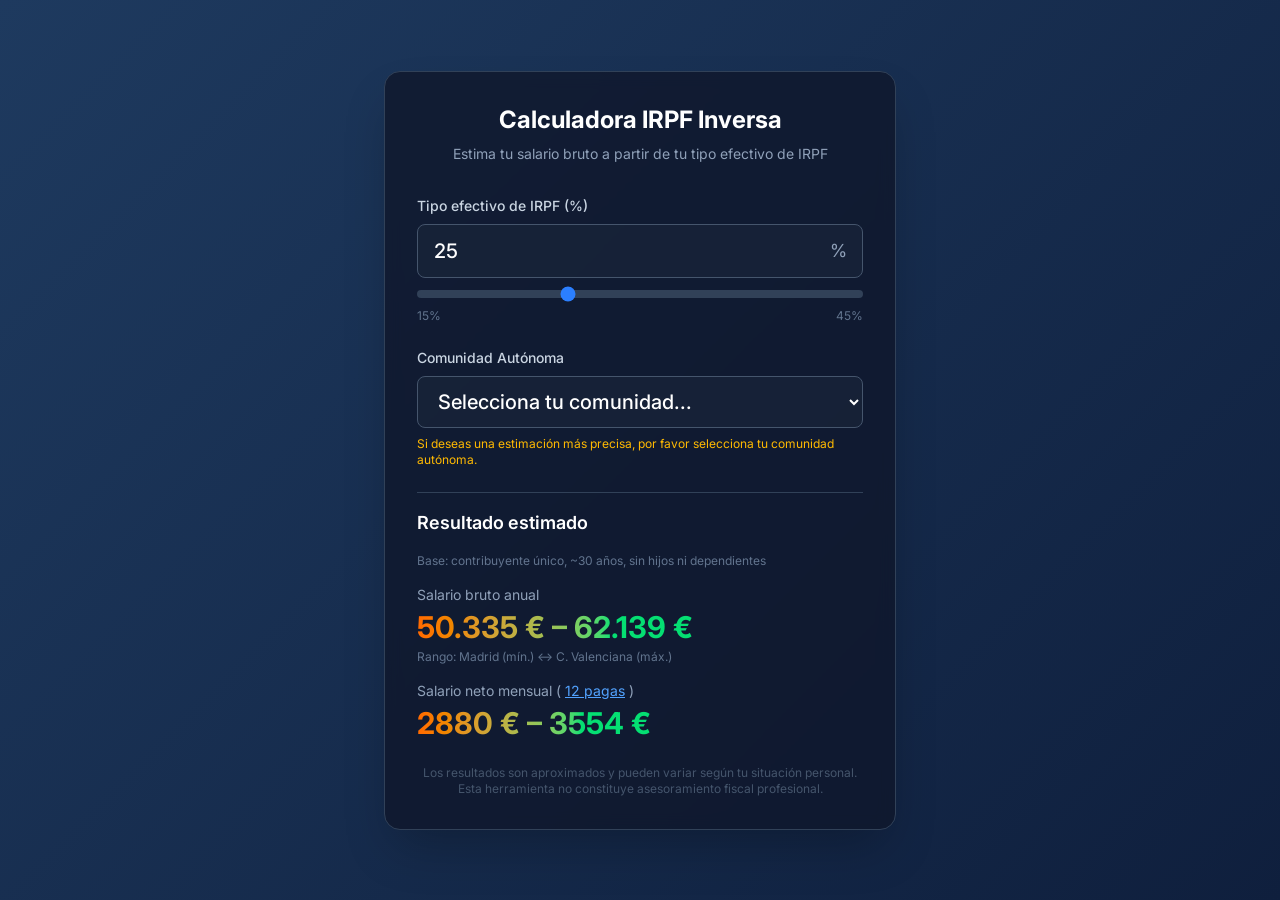
==== reverse-irpf/index.html @ cd6d0358 "deploy: reverse-irpf" ====
<!doctype html>
<html lang="es">

<head>
  <meta charset="UTF-8" />
  <link rel="icon" type="image/svg+xml" href="./favicon.ico" />
  <meta name="viewport" content="width=device-width, initial-scale=1.0" />
  <link rel="preconnect" href="https://fonts.googleapis.com" />
  <link rel="preconnect" href="https://fonts.gstatic.com" crossorigin />
  <link href="https://fonts.googleapis.com/css2?family=Inter:wght@400;500;600;700&display=swap" rel="stylesheet" />
  <title>Calculadora IRPF Inversa</title>
  <script type="module" crossorigin src="./assets/index-DIiRVRcX.js"></script>
  <link rel="stylesheet" crossorigin href="./assets/index-BUW7N6rq.css">
</head>

<body>
  <div id="app"></div>
</body>

</html>
---- reverse-irpf/assets/index-BUW7N6rq.css ----
/*! tailwindcss v4.2.2 | MIT License | https://tailwindcss.com */
@layer properties{@supports (((-webkit-hyphens:none)) and (not (margin-trim:inline))) or ((-moz-orient:inline) and (not (color:rgb(from red r g b)))){*,:before,:after,::backdrop{--tw-translate-x:0;--tw-translate-y:0;--tw-translate-z:0;--tw-space-y-reverse:0;--tw-border-style:solid;--tw-gradient-position:initial;--tw-gradient-from:#0000;--tw-gradient-via:#0000;--tw-gradient-to:#0000;--tw-gradient-stops:initial;--tw-gradient-via-stops:initial;--tw-gradient-from-position:0%;--tw-gradient-via-position:50%;--tw-gradient-to-position:100%;--tw-font-weight:initial;--tw-shadow:0 0 #0000;--tw-shadow-color:initial;--tw-shadow-alpha:100%;--tw-inset-shadow:0 0 #0000;--tw-inset-shadow-color:initial;--tw-inset-shadow-alpha:100%;--tw-ring-color:initial;--tw-ring-shadow:0 0 #0000;--tw-inset-ring-color:initial;--tw-inset-ring-shadow:0 0 #0000;--tw-ring-inset:initial;--tw-ring-offset-width:0px;--tw-ring-offset-color:#fff;--tw-ring-offset-shadow:0 0 #0000;--tw-backdrop-blur:initial;--tw-backdrop-brightness:initial;--tw-backdrop-contrast:initial;--tw-backdrop-grayscale:initial;--tw-backdrop-hue-rotate:initial;--tw-backdrop-invert:initial;--tw-backdrop-opacity:initial;--tw-backdrop-saturate:initial;--tw-backdrop-sepia:initial;--tw-duration:initial}}}@layer theme{:root,:host{--font-sans:ui-sans-serif, system-ui, sans-serif, "Apple Color Emoji", "Segoe UI Emoji", "Segoe UI Symbol", "Noto Color Emoji";--font-mono:ui-monospace, SFMono-Regular, Menlo, Monaco, Consolas, "Liberation Mono", "Courier New", monospace;--color-orange-500:oklch(70.5% .213 47.604);--color-amber-400:oklch(82.8% .189 84.429);--color-green-400:oklch(79.2% .209 151.711);--color-blue-300:oklch(80.9% .105 251.813);--color-blue-400:oklch(70.7% .165 254.624);--color-blue-500:oklch(62.3% .214 259.815);--color-slate-300:oklch(86.9% .022 252.894);--color-slate-400:oklch(70.4% .04 256.788);--color-slate-500:oklch(55.4% .046 257.417);--color-slate-600:oklch(44.6% .043 257.281);--color-slate-700:oklch(37.2% .044 257.287);--color-slate-800:oklch(27.9% .041 260.031);--color-slate-900:oklch(20.8% .042 265.755);--color-white:#fff;--spacing:.25rem;--container-lg:32rem;--text-xs:.75rem;--text-xs--line-height:calc(1 / .75);--text-sm:.875rem;--text-sm--line-height:calc(1.25 / .875);--text-lg:1.125rem;--text-lg--line-height:calc(1.75 / 1.125);--text-xl:1.25rem;--text-xl--line-height:calc(1.75 / 1.25);--text-2xl:1.5rem;--text-2xl--line-height:calc(2 / 1.5);--text-3xl:1.875rem;--text-3xl--line-height:calc(2.25 / 1.875);--font-weight-medium:500;--font-weight-semibold:600;--font-weight-bold:700;--radius-lg:.5rem;--radius-2xl:1rem;--blur-sm:8px;--default-transition-duration:.15s;--default-transition-timing-function:cubic-bezier(.4, 0, .2, 1);--default-font-family:var(--font-sans);--default-mono-font-family:var(--font-mono)}}@layer base{*,:after,:before,::backdrop{box-sizing:border-box;border:0 solid;margin:0;padding:0}::file-selector-button{box-sizing:border-box;border:0 solid;margin:0;padding:0}html,:host{-webkit-text-size-adjust:100%;tab-size:4;line-height:1.5;font-family:var(--default-font-family,ui-sans-serif, system-ui, sans-serif, "Apple Color Emoji", "Segoe UI Emoji", "Segoe UI Symbol", "Noto Color Emoji");font-feature-settings:var(--default-font-feature-settings,normal);font-variation-settings:var(--default-font-variation-settings,normal);-webkit-tap-highlight-color:transparent}hr{height:0;color:inherit;border-top-width:1px}abbr:where([title]){-webkit-text-decoration:underline dotted;text-decoration:underline dotted}h1,h2,h3,h4,h5,h6{font-size:inherit;font-weight:inherit}a{color:inherit;-webkit-text-decoration:inherit;-webkit-text-decoration:inherit;-webkit-text-decoration:inherit;-webkit-text-decoration:inherit;text-decoration:inherit}b,strong{font-weight:bolder}code,kbd,samp,pre{font-family:var(--default-mono-font-family,ui-monospace, SFMono-Regular, Menlo, Monaco, Consolas, "Liberation Mono", "Courier New", monospace);font-feature-settings:var(--default-mono-font-feature-settings,normal);font-variation-settings:var(--default-mono-font-variation-settings,normal);font-size:1em}small{font-size:80%}sub,sup{vertical-align:baseline;font-size:75%;line-height:0;position:relative}sub{bottom:-.25em}sup{top:-.5em}table{text-indent:0;border-color:inherit;border-collapse:collapse}:-moz-focusring{outline:auto}progress{vertical-align:baseline}summary{display:list-item}ol,ul,menu{list-style:none}img,svg,video,canvas,audio,iframe,embed,object{vertical-align:middle;display:block}img,video{max-width:100%;height:auto}button,input,select,optgroup,textarea{font:inherit;font-feature-settings:inherit;font-variation-settings:inherit;letter-spacing:inherit;color:inherit;opacity:1;background-color:#0000;border-radius:0}::file-selector-button{font:inherit;font-feature-settings:inherit;font-variation-settings:inherit;letter-spacing:inherit;color:inherit;opacity:1;background-color:#0000;border-radius:0}:where(select:is([multiple],[size])) optgroup{font-weight:bolder}:where(select:is([multiple],[size])) optgroup option{padding-inline-start:20px}::file-selector-button{margin-inline-end:4px}::placeholder{opacity:1}@supports (not ((-webkit-appearance:-apple-pay-button))) or (contain-intrinsic-size:1px){::placeholder{color:currentColor}@supports (color:color-mix(in lab, red, red)){::placeholder{color:color-mix(in oklab, currentcolor 50%, transparent)}}}textarea{resize:vertical}::-webkit-search-decoration{-webkit-appearance:none}::-webkit-date-and-time-value{min-height:1lh;text-align:inherit}::-webkit-datetime-edit{display:inline-flex}::-webkit-datetime-edit-fields-wrapper{padding:0}::-webkit-datetime-edit{padding-block:0}::-webkit-datetime-edit-year-field{padding-block:0}::-webkit-datetime-edit-month-field{padding-block:0}::-webkit-datetime-edit-day-field{padding-block:0}::-webkit-datetime-edit-hour-field{padding-block:0}::-webkit-datetime-edit-minute-field{padding-block:0}::-webkit-datetime-edit-second-field{padding-block:0}::-webkit-datetime-edit-millisecond-field{padding-block:0}::-webkit-datetime-edit-meridiem-field{padding-block:0}::-webkit-calendar-picker-indicator{line-height:1}:-moz-ui-invalid{box-shadow:none}button,input:where([type=button],[type=reset],[type=submit]){appearance:button}::file-selector-button{appearance:button}::-webkit-inner-spin-button{height:auto}::-webkit-outer-spin-button{height:auto}[hidden]:where(:not([hidden=until-found])){display:none!important}}@layer components;@layer utilities{.absolute{position:absolute}.relative{position:relative}.top-1\/2{top:50%}.right-4{right:calc(var(--spacing) * 4)}.mt-1{margin-top:calc(var(--spacing) * 1)}.mt-2{margin-top:calc(var(--spacing) * 2)}.mt-3{margin-top:calc(var(--spacing) * 3)}.mt-6{margin-top:calc(var(--spacing) * 6)}.mb-1{margin-bottom:calc(var(--spacing) * 1)}.mb-2{margin-bottom:calc(var(--spacing) * 2)}.mb-4{margin-bottom:calc(var(--spacing) * 4)}.mb-8{margin-bottom:calc(var(--spacing) * 8)}.block{display:block}.flex{display:flex}.h-2{height:calc(var(--spacing) * 2)}.w-fit{width:fit-content}.w-full{width:100%}.max-w-lg{max-width:var(--container-lg)}.-translate-y-1\/2{--tw-translate-y:calc(calc(1 / 2 * 100%) * -1);translate:var(--tw-translate-x) var(--tw-translate-y)}.cursor-pointer{cursor:pointer}.appearance-none{appearance:none}.justify-between{justify-content:space-between}:where(.space-y-4>:not(:last-child)){--tw-space-y-reverse:0;margin-block-start:calc(calc(var(--spacing) * 4) * var(--tw-space-y-reverse));margin-block-end:calc(calc(var(--spacing) * 4) * calc(1 - var(--tw-space-y-reverse)))}:where(.space-y-6>:not(:last-child)){--tw-space-y-reverse:0;margin-block-start:calc(calc(var(--spacing) * 6) * var(--tw-space-y-reverse));margin-block-end:calc(calc(var(--spacing) * 6) * calc(1 - var(--tw-space-y-reverse)))}.rounded-2xl{border-radius:var(--radius-2xl)}.rounded-lg{border-radius:var(--radius-lg)}.border{border-style:var(--tw-border-style);border-width:1px}.border-t{border-top-style:var(--tw-border-style);border-top-width:1px}.border-slate-600{border-color:var(--color-slate-600)}.border-slate-700{border-color:var(--color-slate-700)}.bg-slate-700{background-color:var(--color-slate-700)}.bg-slate-800\/50{background-color:#1d293d80}@supports (color:color-mix(in lab, red, red)){.bg-slate-800\/50{background-color:color-mix(in oklab, var(--color-slate-800) 50%, transparent)}}.bg-slate-900\/80{background-color:#0f172bcc}@supports (color:color-mix(in lab, red, red)){.bg-slate-900\/80{background-color:color-mix(in oklab, var(--color-slate-900) 80%, transparent)}}.bg-gradient-to-r{--tw-gradient-position:to right in oklab;background-image:linear-gradient(var(--tw-gradient-stops))}.from-orange-500{--tw-gradient-from:var(--color-orange-500);--tw-gradient-stops:var(--tw-gradient-via-stops,var(--tw-gradient-position), var(--tw-gradient-from) var(--tw-gradient-from-position), var(--tw-gradient-to) var(--tw-gradient-to-position))}.to-green-400{--tw-gradient-to:var(--color-green-400);--tw-gradient-stops:var(--tw-gradient-via-stops,var(--tw-gradient-position), var(--tw-gradient-from) var(--tw-gradient-from-position), var(--tw-gradient-to) var(--tw-gradient-to-position))}.to-70\%{--tw-gradient-to-position:70%}.bg-clip-text{-webkit-background-clip:text;background-clip:text}.p-8{padding:calc(var(--spacing) * 8)}.px-4{padding-inline:calc(var(--spacing) * 4)}.py-3{padding-block:calc(var(--spacing) * 3)}.pt-4{padding-top:calc(var(--spacing) * 4)}.text-center{text-align:center}.text-2xl{font-size:var(--text-2xl);line-height:var(--tw-leading,var(--text-2xl--line-height))}.text-3xl{font-size:var(--text-3xl);line-height:var(--tw-leading,var(--text-3xl--line-height))}.text-lg{font-size:var(--text-lg);line-height:var(--tw-leading,var(--text-lg--line-height))}.text-sm{font-size:var(--text-sm);line-height:var(--tw-leading,var(--text-sm--line-height))}.text-xl{font-size:var(--text-xl);line-height:var(--tw-leading,var(--text-xl--line-height))}.text-xs{font-size:var(--text-xs);line-height:var(--tw-leading,var(--text-xs--line-height))}.font-bold{--tw-font-weight:var(--font-weight-bold);font-weight:var(--font-weight-bold)}.font-medium{--tw-font-weight:var(--font-weight-medium);font-weight:var(--font-weight-medium)}.font-semibold{--tw-font-weight:var(--font-weight-semibold);font-weight:var(--font-weight-semibold)}.text-amber-400{color:var(--color-amber-400)}.text-blue-400{color:var(--color-blue-400)}.text-slate-300{color:var(--color-slate-300)}.text-slate-400{color:var(--color-slate-400)}.text-slate-500{color:var(--color-slate-500)}.text-slate-600{color:var(--color-slate-600)}.text-transparent{color:#0000}.text-white{color:var(--color-white)}.underline{text-decoration-line:underline}.placeholder-slate-400::placeholder{color:var(--color-slate-400)}.accent-blue-500{accent-color:var(--color-blue-500)}.shadow-2xl{--tw-shadow:0 25px 50px -12px var(--tw-shadow-color,#00000040);box-shadow:var(--tw-inset-shadow), var(--tw-inset-ring-shadow), var(--tw-ring-offset-shadow), var(--tw-ring-shadow), var(--tw-shadow)}.backdrop-blur-sm{--tw-backdrop-blur:blur(var(--blur-sm));-webkit-backdrop-filter:var(--tw-backdrop-blur,) var(--tw-backdrop-brightness,) var(--tw-backdrop-contrast,) var(--tw-backdrop-grayscale,) var(--tw-backdrop-hue-rotate,) var(--tw-backdrop-invert,) var(--tw-backdrop-opacity,) var(--tw-backdrop-saturate,) var(--tw-backdrop-sepia,);backdrop-filter:var(--tw-backdrop-blur,) var(--tw-backdrop-brightness,) var(--tw-backdrop-contrast,) var(--tw-backdrop-grayscale,) var(--tw-backdrop-hue-rotate,) var(--tw-backdrop-invert,) var(--tw-backdrop-opacity,) var(--tw-backdrop-saturate,) var(--tw-backdrop-sepia,)}.transition-all{transition-property:all;transition-timing-function:var(--tw-ease,var(--default-transition-timing-function));transition-duration:var(--tw-duration,var(--default-transition-duration))}.duration-200{--tw-duration:.2s;transition-duration:.2s}@media (hover:hover){.hover\:text-blue-300:hover{color:var(--color-blue-300)}}.focus\:border-transparent:focus{border-color:#0000}.focus\:ring-2:focus{--tw-ring-shadow:var(--tw-ring-inset,) 0 0 0 calc(2px + var(--tw-ring-offset-width)) var(--tw-ring-color,currentcolor);box-shadow:var(--tw-inset-shadow), var(--tw-inset-ring-shadow), var(--tw-ring-offset-shadow), var(--tw-ring-shadow), var(--tw-shadow)}.focus\:ring-blue-400:focus{--tw-ring-color:var(--color-blue-400)}.focus\:outline-none:focus{--tw-outline-style:none;outline-style:none}}body{background:linear-gradient(135deg,#1e3a5f 0%,#0f1f3d 100%);min-height:100vh;margin:0;padding:0;font-family:Inter,system-ui,-apple-system,sans-serif}#app{justify-content:center;align-items:center;min-height:100vh;padding:1rem;display:flex}@property --tw-translate-x{syntax:"*";inherits:false;initial-value:0}@property --tw-translate-y{syntax:"*";inherits:false;initial-value:0}@property --tw-translate-z{syntax:"*";inherits:false;initial-value:0}@property --tw-space-y-reverse{syntax:"*";inherits:false;initial-value:0}@property --tw-border-style{syntax:"*";inherits:false;initial-value:solid}@property --tw-gradient-position{syntax:"*";inherits:false}@property --tw-gradient-from{syntax:"<color>";inherits:false;initial-value:#0000}@property --tw-gradient-via{syntax:"<color>";inherits:false;initial-value:#0000}@property --tw-gradient-to{syntax:"<color>";inherits:false;initial-value:#0000}@property --tw-gradient-stops{syntax:"*";inherits:false}@property --tw-gradient-via-stops{syntax:"*";inherits:false}@property --tw-gradient-from-position{syntax:"<length-percentage>";inherits:false;initial-value:0%}@property --tw-gradient-via-position{syntax:"<length-percentage>";inherits:false;initial-value:50%}@property --tw-gradient-to-position{syntax:"<length-percentage>";inherits:false;initial-value:100%}@property --tw-font-weight{syntax:"*";inherits:false}@property --tw-shadow{syntax:"*";inherits:false;initial-value:0 0 #0000}@property --tw-shadow-color{syntax:"*";inherits:false}@property --tw-shadow-alpha{syntax:"<percentage>";inherits:false;initial-value:100%}@property --tw-inset-shadow{syntax:"*";inherits:false;initial-value:0 0 #0000}@property --tw-inset-shadow-color{syntax:"*";inherits:false}@property --tw-inset-shadow-alpha{syntax:"<percentage>";inherits:false;initial-value:100%}@property --tw-ring-color{syntax:"*";inherits:false}@property --tw-ring-shadow{syntax:"*";inherits:false;initial-value:0 0 #0000}@property --tw-inset-ring-color{syntax:"*";inherits:false}@property --tw-inset-ring-shadow{syntax:"*";inherits:false;initial-value:0 0 #0000}@property --tw-ring-inset{syntax:"*";inherits:false}@property --tw-ring-offset-width{syntax:"<length>";inherits:false;initial-value:0}@property --tw-ring-offset-color{syntax:"*";inherits:false;initial-value:#fff}@property --tw-ring-offset-shadow{syntax:"*";inherits:false;initial-value:0 0 #0000}@property --tw-backdrop-blur{syntax:"*";inherits:false}@property --tw-backdrop-brightness{syntax:"*";inherits:false}@property --tw-backdrop-contrast{syntax:"*";inherits:false}@property --tw-backdrop-grayscale{syntax:"*";inherits:false}@property --tw-backdrop-hue-rotate{syntax:"*";inherits:false}@property --tw-backdrop-invert{syntax:"*";inherits:false}@property --tw-backdrop-opacity{syntax:"*";inherits:false}@property --tw-backdrop-saturate{syntax:"*";inherits:false}@property --tw-backdrop-sepia{syntax:"*";inherits:false}@property --tw-duration{syntax:"*";inherits:false}
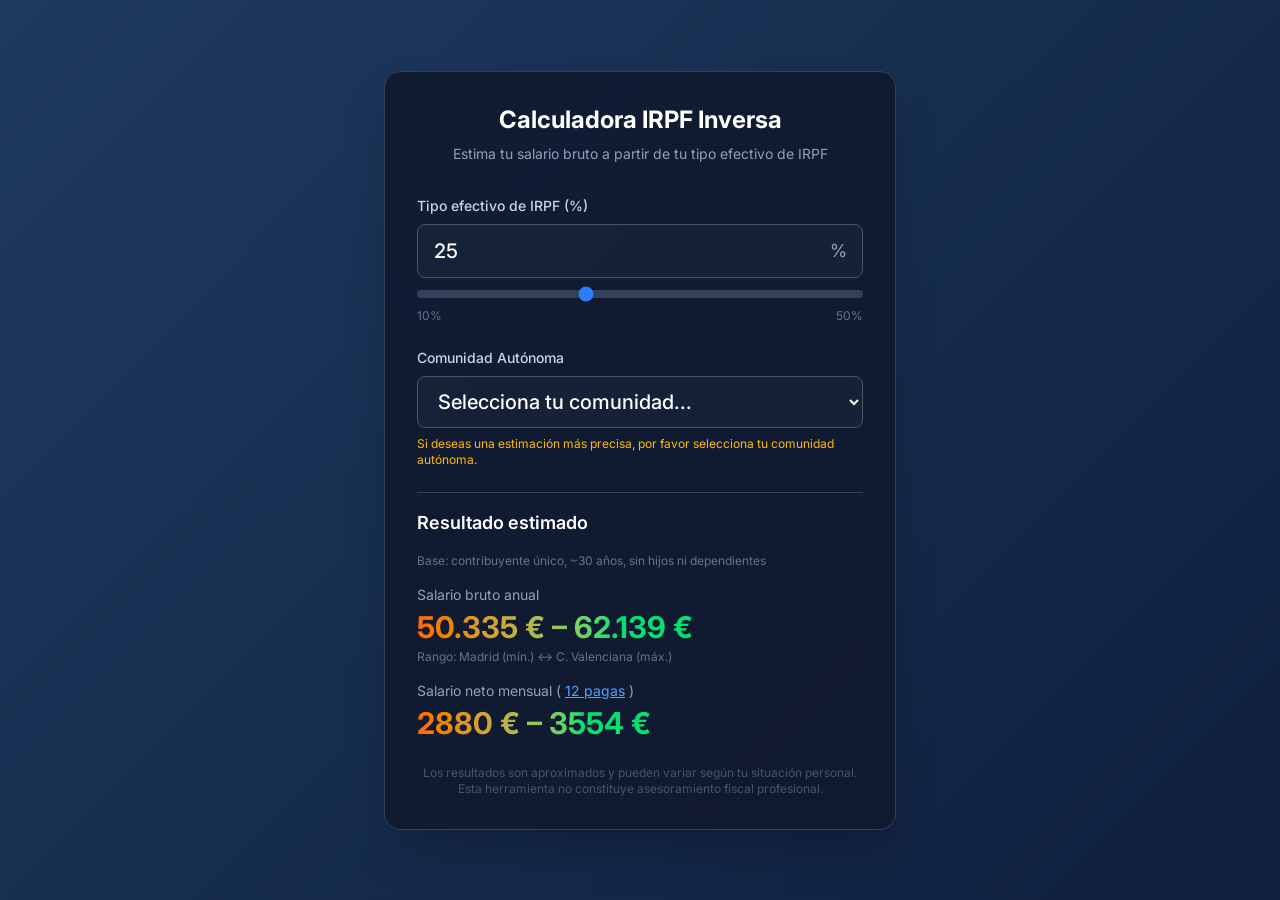
==== commit ebba0a88: "deploy: reverse-irpf" ====
--- a/reverse-irpf/index.html
+++ b/reverse-irpf/index.html
@@ -9,7 +9,7 @@
   <link rel="preconnect" href="https://fonts.gstatic.com" crossorigin />
   <link href="https://fonts.googleapis.com/css2?family=Inter:wght@400;500;600;700&display=swap" rel="stylesheet" />
   <title>Calculadora IRPF Inversa</title>
-  <script type="module" crossorigin src="./assets/index-DIiRVRcX.js"></script>
+  <script type="module" crossorigin src="./assets/index-DHBJcMSZ.js"></script>
   <link rel="stylesheet" crossorigin href="./assets/index-BUW7N6rq.css">
 </head>
 
